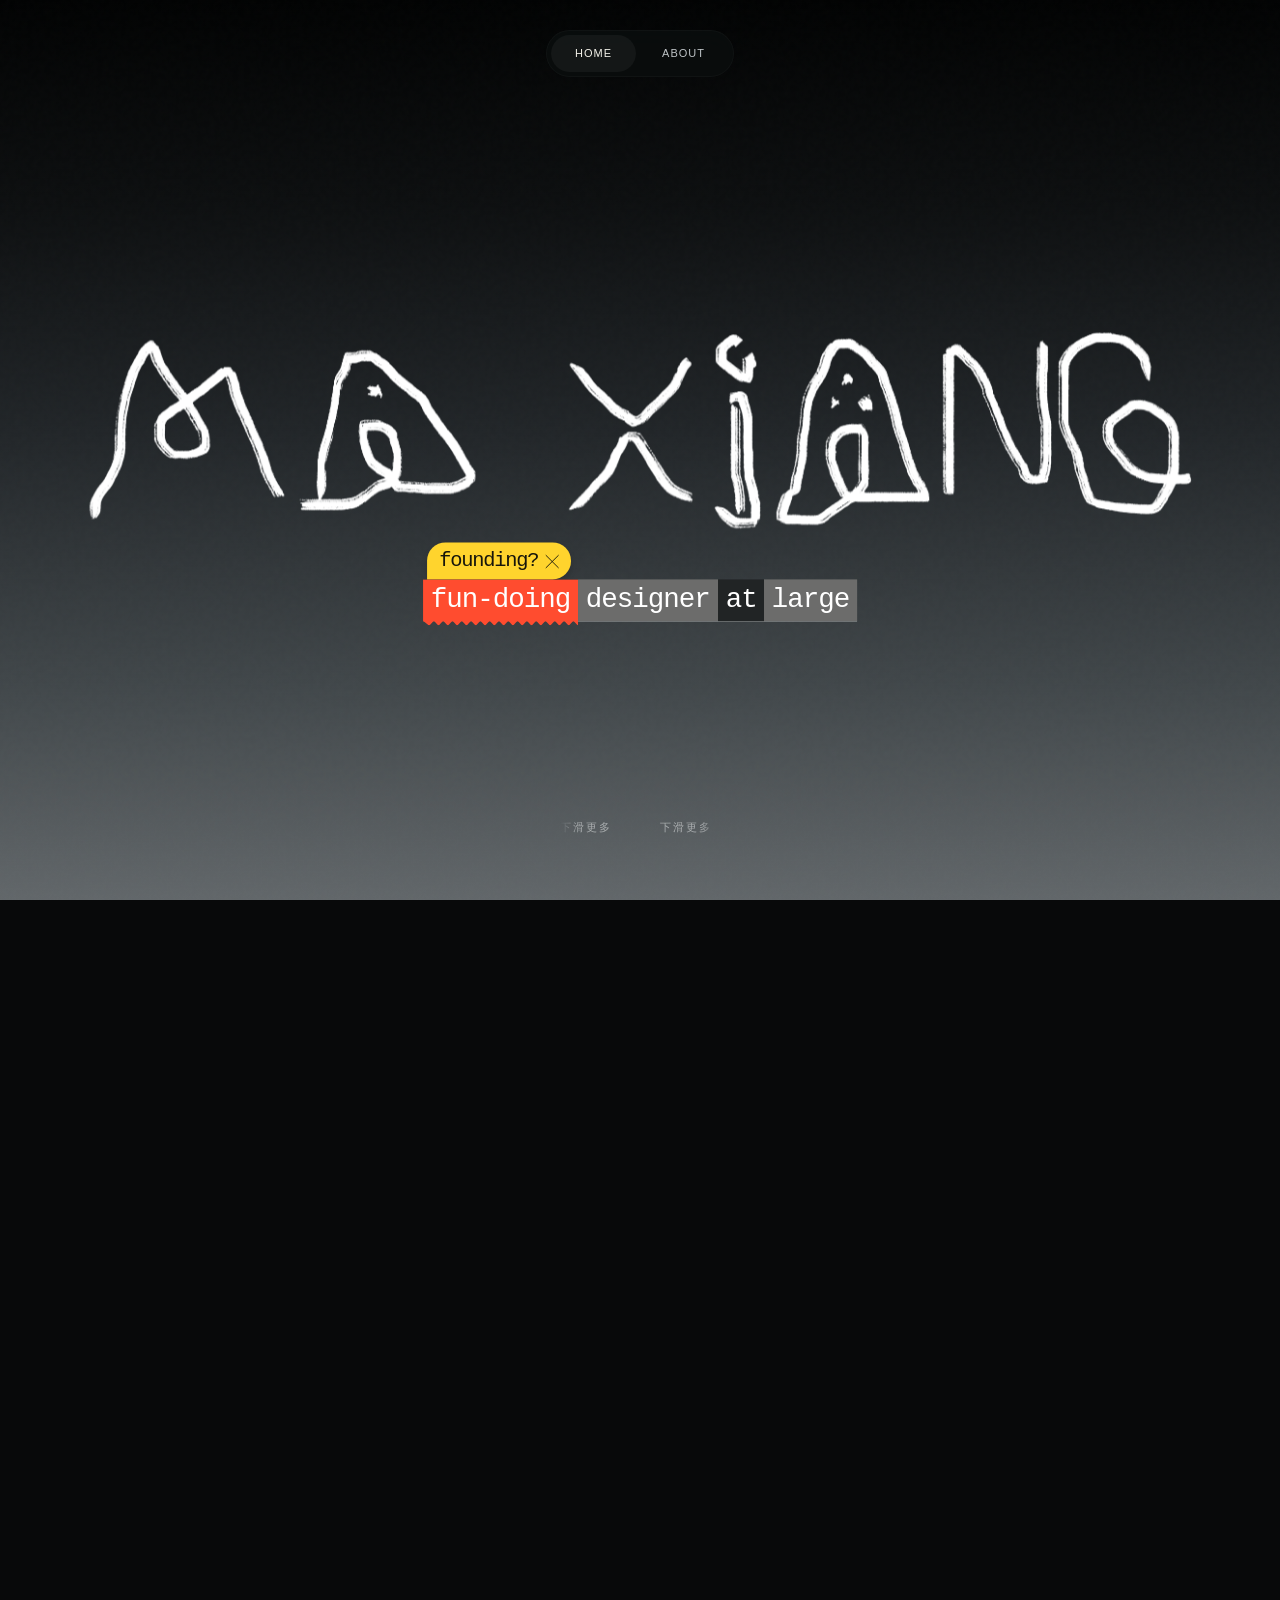
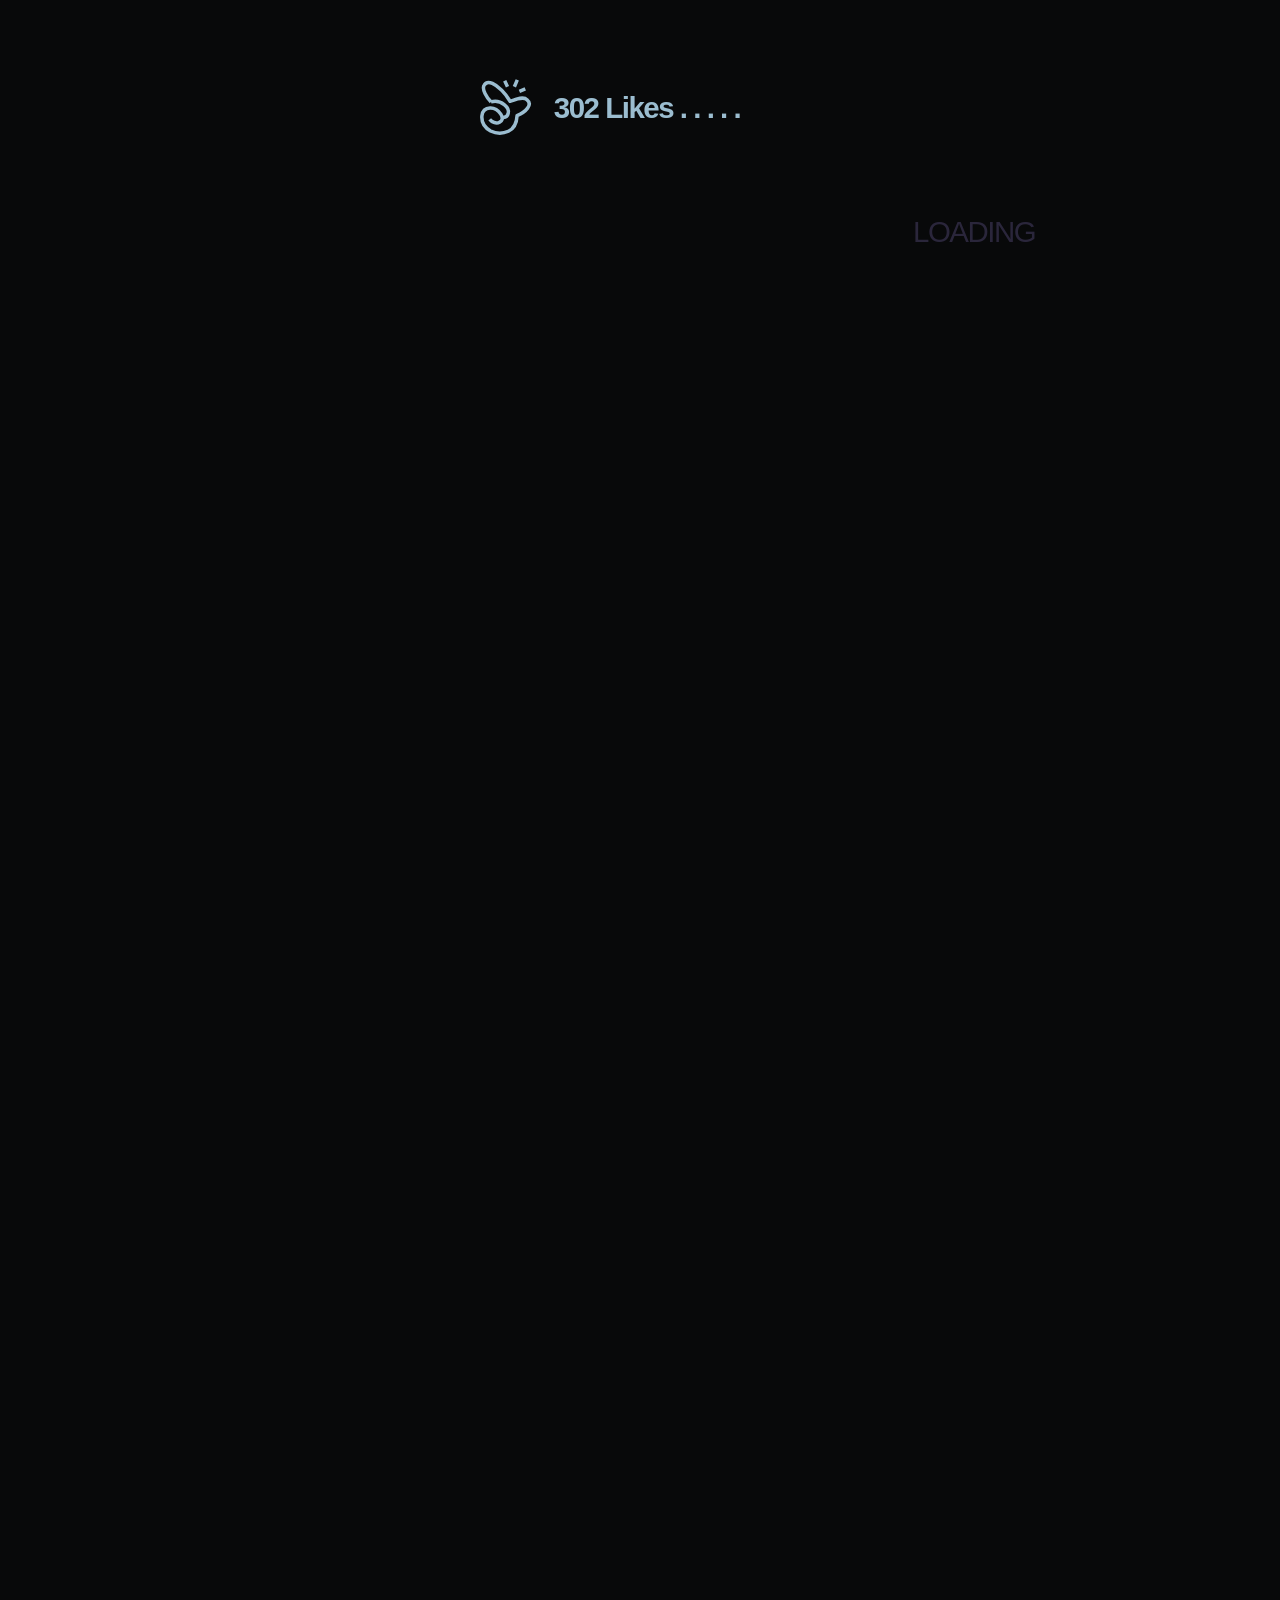
==== index.html @ 544530a7 "Publish MA XIANG portfolio" ====
<!doctype html>
<html lang="zh-CN">
<head>
  <meta charset="UTF-8">
  <meta name="viewport" content="width=device-width,initial-scale=1">
  <meta name="theme-color" content="#08090a">
  <meta name="description" content="MA XIANG — 交互设计与产品设计。">
  <title>MA XIANG — Interaction designer</title>
  <link rel="icon" href="./favicon.svg" type="image/svg+xml">
  <link rel="stylesheet" href="./style.css">
  <script src="./app.js" defer></script>
  <script src="./product.js" defer></script>
  <script src="./apps.js" defer></script>
  <script src="./color-picker.js" defer></script>
  <script src="./background-titles.js" defer></script>
  <script src="./work-directory.js" defer></script>
  <script src="./ending.js" defer></script>
</head>
<body>
  <div class="ending-backdrop" aria-hidden="true"></div>
  <a class="work-brand" href="#home" aria-label="MA XIANG，返回首页" inert aria-hidden="true">
    <svg viewBox="180 1450 4660 940" aria-hidden="true" focusable="false">
      <image href="./assets/ma-xiang-handwritten.png" width="4961" height="3508" class="handwriting" />
    </svg>
  </a>
  <nav class="work-directory" aria-label="作品目录" inert aria-hidden="true">
    <a href="#layout-design"><span class="directory-label">Layout Design</span><span class="directory-range">FIG1--FIG5</span></a>
    <a href="#product-design"><span class="directory-label">Product Design</span><span class="directory-range">FIG6--FIG13</span></a>
    <a href="#mobile-apps"><span class="directory-label">Mobile Apps Dump</span><span class="directory-range">FIG14--FIG19</span></a>
  </nav>
  <header class="header">
      <nav aria-label="主导航">
        <a class="active" href="#home" aria-current="page">HOME</a>
        <a id="about-open" href="./about.html">ABOUT</a>
      </nav>
  </header>
  <main class="hero" id="home">
    <section class="introduction" aria-label="MA XIANG">
      <div class="drawing-stage" id="drawing-stage">
        <h1 class="name">
          <span class="sr-only">MA XIANG</span>
          <svg class="signature" viewBox="180 1450 4660 940" role="img" aria-label="MA XIANG，原创手写字" focusable="false">
            <image href="./assets/ma-xiang-handwritten.png" width="4961" height="3508" class="handwriting" />
          </svg>
        </h1>
        <canvas id="drawing" aria-label="按住鼠标左键拖动，或用手指拖动绘画。按 Escape 清除涂鸦。"></canvas>
        <div class="pencil" id="pencil" aria-hidden="true">
          <svg viewBox="0 0 256 256" fill="currentColor" focusable="false">
            <path fill-rule="evenodd" d="M227.31 73.37 182.63 28.68a16 16 0 0 0-22.63 0L36.69 152.05A15.89 15.89 0 0 0 32 163.31V208a16 16 0 0 0 16 16h44.69A15.88 15.88 0 0 0 104 219.31L227.31 96a16 16 0 0 0 0-22.63ZM92.69 208H48v-44.69l88-88L180.69 120ZM192 108.68 147.31 64l24-24L216 84.68Z"/>
          </svg>
        </div>
      </div>
      <div class="playful-intro" aria-label="fun-doing designer at large">
        <button class="word-bubble" id="word-bubble" aria-label="切换设计关键词">
          <span id="bubble-word">founding?</span>
          <svg viewBox="0 0 20 20" aria-hidden="true" fill="none" stroke="currentColor" stroke-width="1"><path d="m3 3 14 14M17 3 3 17"/></svg>
        </button>
        <p class="role-collage"><span class="role-piece fun-word">fun-doing</span><span class="role-piece designer-word">designer</span><span class="role-piece at-word">at</span><span class="role-piece large-word">large</span></p>
      </div>
    </section>
    <a class="scroll-prompt" href="#layout-design" aria-label="下滑查看版式设计作品">
      <div class="scroll-track" aria-hidden="true">
        <span class="scroll-group"><span>下滑更多</span><span>下滑更多</span><span>下滑更多</span></span>
        <span class="scroll-group"><span>下滑更多</span><span>下滑更多</span><span>下滑更多</span></span>
      </div>
    </a>
  </main>
  <section class="layout-section" id="layout-design" aria-labelledby="layout-title">
    <div class="layout-title">
      <h2 id="layout-title" class="sr-only">Layout Design</h2>
      <div class="liquid-type" aria-hidden="true"></div>
      <svg class="liquid-outline" viewBox="0 0 1200 240" aria-hidden="true"><text x="600" y="176" text-anchor="middle" font-family="Arial, sans-serif" font-size="155" font-weight="400" letter-spacing="-9">Layout Design</text></svg>
      <svg class="layout-black" viewBox="0 0 1200 240" aria-hidden="true">
        <defs><mask id="layout-image-overlap" maskUnits="userSpaceOnUse" x="0" y="0" width="1200" height="240" style="mask-type:alpha"></mask></defs>
        <text mask="url(#layout-image-overlap)" x="600" y="176" text-anchor="middle" font-family="Arial, sans-serif" font-size="155" font-weight="400" letter-spacing="-9">Layout Design</text>
      </svg>
    </div>
    <div class="layout-gallery">
      <figure class="layout-figure figure-1">
        <button class="artwork-open" aria-label="放大查看 FIG1：袋子里的苹果" data-figure="0"><img src="./assets/layout/fig1.png" alt="袋子里的苹果，淡黄色背景的实验性海报版式" width="1800" height="2400" decoding="async"></button>
        <figcaption>FIG1</figcaption>
      </figure>
      <figure class="layout-figure figure-2">
        <button class="artwork-open" aria-label="放大查看 FIG2：马岩松建筑设计信息图" data-figure="1"><img src="./assets/layout/fig2.png" alt="以红色时间线、人物肖像与建筑照片构成的马岩松信息图" width="7200" height="5400" loading="lazy" decoding="async"></button>
        <figcaption>FIG2</figcaption>
      </figure>
      <figure class="layout-figure figure-3">
        <button class="artwork-open" aria-label="放大查看 FIG3：卵" data-figure="2"><img src="./assets/layout/fig3.jpg" alt="以鸡蛋摄影与中英文文字构成的卵主题海报" width="1920" height="2560" loading="lazy" decoding="async"></button>
        <figcaption>FIG3</figcaption>
      </figure>
      <figure class="layout-figure figure-4">
        <button class="artwork-open" aria-label="放大查看 FIG4：云霞空" data-figure="3"><img src="./assets/layout/fig4.jpg" alt="以飞机舷窗与日落摄影构成的云霞空主题海报" width="2471" height="3295" loading="lazy" decoding="async"></button>
        <figcaption>FIG4</figcaption>
      </figure>
      <figure class="layout-figure figure-5">
        <button class="artwork-open clock-poster" aria-label="放大查看 FIG5：HOLD THE LINE" data-figure="4"><img src="./assets/layout/fig5.jpg" alt="以椅子、手套与鞋子摄影构成的留白海报版式" width="1514" height="2019" loading="lazy" decoding="async"><span class="layout-clock" aria-hidden="true"></span></button>
        <figcaption>FIG5</figcaption>
      </figure>
    </div>
  </section>
  <section class="product-section" id="product-design" aria-labelledby="product-title">
      <div class="product-title">
        <h2 id="product-title" class="sr-only">Product Design</h2>
        <div class="liquid-type" aria-hidden="true"></div>
        <svg class="liquid-outline" viewBox="0 0 1200 240" aria-hidden="true"><text x="600" y="176" text-anchor="middle" font-family="Arial, sans-serif" font-size="155" font-weight="400" letter-spacing="-9">Product Design</text></svg>
        <svg class="layout-black" viewBox="0 0 1200 240" aria-hidden="true">
          <defs><mask id="product-image-overlap" maskUnits="userSpaceOnUse" x="0" y="0" width="1200" height="240" style="mask-type:alpha"></mask></defs>
          <text mask="url(#product-image-overlap)" x="600" y="176" text-anchor="middle" font-family="Arial, sans-serif" font-size="155" font-weight="400" letter-spacing="-9">Product Design</text>
        </svg>
      </div>
    <div class="product-scene">
      <div class="product-viewport" role="region" aria-label="产品设计作品，自动循环展示，点击图片放大">
        <div class="product-track">
          <figure class="product-figure"><button class="artwork-open" aria-label="放大查看 FIG6：月球行星扩香器包装展开图"><img src="./assets/product/product-1.png" alt="月球行星扩香器的黑色包装展开设计" width="1334" height="1179" loading="lazy" decoding="async" draggable="false"></button><figcaption>FIG6</figcaption></figure>
          <figure class="product-figure"><button class="artwork-open" aria-label="放大查看 FIG7：月球行星扩香器包装"><img src="./assets/product/product-2.png" alt="月球行星扩香器的黑色包装盒效果图" width="1246" height="1096" loading="lazy" decoding="async" draggable="false"></button><figcaption>FIG7</figcaption></figure>
          <figure class="product-figure"><button class="artwork-open" aria-label="放大查看 FIG8：牙刷设计"><img src="./assets/product/product-3.png" alt="TOOTHBRUSH 牙刷产品设计展示" width="1054" height="1492" loading="lazy" decoding="async" draggable="false"></button><figcaption>FIG8</figcaption></figure>
          <figure class="product-figure"><button class="artwork-open" aria-label="放大查看 FIG9：喷雾瓶设计"><img src="./assets/product/product-4.png" alt="三款浅色喷雾瓶产品造型设计" width="1448" height="1086" loading="lazy" decoding="async" draggable="false"></button><figcaption>FIG9</figcaption></figure>
          <figure class="product-figure"><button class="artwork-open" aria-label="放大查看 FIG10：眼镜结构设计"><img src="./assets/product/product-5.png" alt="灰色眼镜的结构分解与产品效果展示" width="1024" height="1536" loading="lazy" decoding="async" draggable="false"></button><figcaption>FIG10</figcaption></figure>
          <figure class="product-figure"><button class="artwork-open" aria-label="放大查看 FIG11：人因人机分析"><img src="./assets/product/product-6.png" alt="人因人机分析与产品使用研究草图" width="1491" height="1055" loading="lazy" decoding="async" draggable="false"></button><figcaption>FIG11</figcaption></figure>
          <figure class="product-figure"><button class="artwork-open" aria-label="放大查看 FIG12：儿童吸嗅顺气仪"><img src="./assets/product/product-7.png" alt="黄色儿童吸嗅顺气仪的产品设计展板" width="3508" height="4961" loading="lazy" decoding="async" draggable="false"></button><figcaption>FIG12</figcaption></figure>
          <figure class="product-figure"><button class="artwork-open" aria-label="放大查看 FIG13：折风便携无叶风扇"><img src="./assets/product/product-8.png" alt="折风便携无叶风扇的结构和使用场景设计展板" width="1054" height="1492" loading="lazy" decoding="async" draggable="false"></button><figcaption>FIG13</figcaption></figure>
        </div>
      </div>
    </div>
  </section>
  <section class="apps-section" id="mobile-apps" aria-labelledby="apps-title">
    <div class="apps-title">
      <h2 id="apps-title" class="sr-only">Mobile Apps Dump</h2>
      <div class="liquid-type" aria-hidden="true"></div>
      <svg class="liquid-outline" viewBox="0 0 1200 240" aria-hidden="true"><text x="600" y="107" text-anchor="middle" font-family="Arial, sans-serif" font-size="130" letter-spacing="-7">Mobile Apps</text><text x="600" y="225" text-anchor="middle" font-family="Arial, sans-serif" font-size="130" letter-spacing="-7">Dump</text></svg>
      <svg class="layout-black" viewBox="0 0 1200 240" aria-hidden="true">
        <defs><mask id="apps-image-overlap" maskUnits="userSpaceOnUse" x="0" y="0" width="1200" height="240" style="mask-type:alpha"></mask></defs>
        <g mask="url(#apps-image-overlap)"><text x="600" y="107" text-anchor="middle" font-family="Arial, sans-serif" font-size="130" letter-spacing="-7">Mobile Apps</text><text x="600" y="225" text-anchor="middle" font-family="Arial, sans-serif" font-size="130" letter-spacing="-7">Dump</text></g>
      </svg>
    </div>
    <div class="apps-gallery">
      <figure class="apps-figure app-1"><div class="apps-depth"><div class="apps-reveal"><button class="artwork-open" aria-label="放大查看 FIG14：油纸伞应用启动页"><img src="./assets/apps/app-1.png" alt="油纸伞非遗应用启动界面" width="615" height="1272" loading="lazy" decoding="async"></button><figcaption>FIG14</figcaption></div></div></figure>
      <figure class="apps-figure app-2"><div class="apps-depth"><div class="apps-reveal"><button class="artwork-open" aria-label="放大查看 FIG15：油纸伞创意工坊"><img src="./assets/apps/app-2.png" alt="油纸伞应用创意工坊界面" width="613" height="1272" loading="lazy" decoding="async"></button><figcaption>FIG15</figcaption></div></div></figure>
      <figure class="apps-figure app-3"><div class="apps-depth"><div class="apps-reveal"><button class="artwork-open" aria-label="放大查看 FIG16：油纸伞商品列表"><img src="./assets/apps/app-3.png" alt="油纸伞应用商品列表界面" width="613" height="1264" loading="lazy" decoding="async"></button><figcaption>FIG16</figcaption></div></div></figure>
      <figure class="apps-figure app-4"><div class="apps-depth"><div class="apps-reveal"><button class="artwork-open" aria-label="放大查看 FIG17：健身应用个人中心"><img src="./assets/apps/app-4.png" alt="深色健身应用个人中心界面" width="851" height="1848" loading="lazy" decoding="async"></button><figcaption>FIG17</figcaption></div></div></figure>
      <figure class="apps-figure app-5"><div class="apps-depth"><div class="apps-reveal"><button class="artwork-open" aria-label="放大查看 FIG18：健身应用动作库"><img src="./assets/apps/app-5.png" alt="深色健身应用动作库界面" width="851" height="1847" loading="lazy" decoding="async"></button><figcaption>FIG18</figcaption></div></div></figure>
      <figure class="apps-figure app-6"><div class="apps-depth"><div class="apps-reveal"><button class="artwork-open" aria-label="放大查看 FIG19：健身应用首页"><img src="./assets/apps/app-6.png" alt="深色健身应用首页与训练数据界面" width="851" height="1848" loading="lazy" decoding="async"></button><figcaption>FIG19</figcaption></div></div></figure>
      <div class="apps-likes"><svg viewBox="300 310 530 585" aria-hidden="true" fill="none" stroke="currentColor" stroke-width="35" stroke-linejoin="round"><path d="M420 551C382 516 321 421 354 382C390 323 474 384 527 434C557 463 582 497 611 545C662 527 746 492 781 531C840 579 768 652 681 689C677 762 651 819 594 845C527 876 460 864 416 842C361 811 323 764 329 691C335 640 365 613 410 612C459 610 495 639 518 674C546 716 528 747 505 755C470 777 425 748 407 726"/><path d="M420 551C468 537 517 550 552 578C585 604 601 638 592 667C586 695 564 709 539 707"/><path d="M557 341L585 401M683 331L654 400M763 422L704 447"/></svg><span>302 Likes . . . . .  </span></div>
      <button class="apps-accent apps-loading" type="button" aria-label="重播文字填充动效"><span class="apps-loading-base" aria-hidden="true">LOADING</span><span class="apps-loading-fill" aria-hidden="true">LOADING</span></button>
    </div>
  </section>
  <section class="ending-section" id="the-end" aria-labelledby="ending-title">
    <h2 id="ending-title" class="sr-only">THE END</h2>
    <div class="ending-scene" aria-hidden="true">
      <div class="ending-rings">
        <div class="ending-ring ending-ring-1"></div>
        <div class="ending-ring ending-ring-2"></div>
        <div class="ending-ring ending-ring-3"></div>
        <div class="ending-ring ending-ring-5"></div>
      </div>
      <svg class="ending-lettering" viewBox="0 100 736 550" focusable="false">
        <defs>
          <filter id="ending-white-ink" color-interpolation-filters="sRGB">
            <feColorMatrix type="matrix" values="0 0 0 1 0  0 0 0 1 0  0 0 0 1 0  .2126 .7152 .0722 0 0"/>
            <feComponentTransfer><feFuncA type="linear" slope="1.08" intercept="-.025"/></feComponentTransfer>
          </filter>
        </defs>
        <image href="./assets/ending/the-end.jpg" width="736" height="736" filter="url(#ending-white-ink)"/>
      </svg>
    </div>
  </section>
  <dialog id="artwork-dialog" class="artwork-dialog" aria-labelledby="artwork-caption">
    <button class="close-dialog artwork-close" aria-label="关闭作品大图">×</button>
    <div class="artwork-view"><img id="artwork-image" alt=""><p id="artwork-caption"></p></div>
    <button class="artwork-previous" aria-label="上一张作品"><svg viewBox="0 0 24 24" fill="none" stroke="currentColor" stroke-width="1.3"><path d="m15 5-7 7 7 7"/></svg></button>
    <button class="artwork-next" aria-label="下一张作品"><svg viewBox="0 0 24 24" fill="none" stroke="currentColor" stroke-width="1.3"><path d="m9 5 7 7-7 7"/></svg></button>
  </dialog>
  <dialog id="about-dialog" aria-labelledby="about-title">
    <button class="close-dialog" aria-label="关闭">×</button>
    <h2 id="about-title">MA XIANG</h2>
    <p>我是一名关注交互体验的产品设计学生，喜欢从日常使用中的小困惑出发，探索更清晰、自然的交互方式。</p>
    <p>正在寻找设计实习机会，期待与不同背景的人一起把想法变成体验。</p>
  </dialog>
  <span class="sr-only" role="status" id="status"></span>
  <div class="scene-veil" id="scene-veil" aria-hidden="true"></div>
  <svg class="filter-definitions" aria-hidden="true" width="0" height="0">
    <defs>
      <filter id="clock-white-lines" color-interpolation-filters="sRGB"><feColorMatrix type="matrix" values="0 0 0 1 0  0 0 0 1 0  0 0 0 1 0  -.2126 -.7152 -.0722 1 0"/><feComponentTransfer><feFuncA type="linear" slope="1.8" intercept="-.14"/></feComponentTransfer></filter>
      <filter id="layout-refraction" x="-10%" y="-10%" width="120%" height="120%" color-interpolation-filters="sRGB">
        <feTurbulence type="fractalNoise" baseFrequency="0.012 0.018" numOctaves="2" seed="8" result="ripples"/>
        <feGaussianBlur in="ripples" stdDeviation="2" result="smooth-ripples"/>
        <feDisplacementMap in="SourceGraphic" in2="smooth-ripples" scale="20" xChannelSelector="R" yChannelSelector="G"/>
      </filter>
    </defs>
  </svg>
</body>
</html>
---- style.css ----
:root {
  color-scheme: dark;
  --paper: #f3f1e9;
  --scene-background: linear-gradient(180deg, #020303 0%, #0d0f10 22%, #222629 48%, #41474a 76%, #62676a 100%);
  font-family: "Helvetica Neue", Arial, "PingFang SC", "Microsoft YaHei", sans-serif;
  font-synthesis: none;
}
* { box-sizing: border-box; }
html { background: #08090a; scroll-behavior: smooth; }
body { margin: 0; color: var(--paper); }
body::before { content: ""; position: fixed; inset: 0; z-index: -1; pointer-events: none; background: var(--scene-background); }
button, a { -webkit-tap-highlight-color: transparent; }
button { font: inherit; color: inherit; cursor: pointer; border: 0; }
a { color: inherit; text-decoration: none; }
button:focus-visible, a:focus-visible { outline: 2px solid #d6ed8d; outline-offset: 5px; }
.hero {
  height: 100svh;
  min-height: 360px;
  position: sticky;
  top: 0;
  z-index: 0;
  overflow: hidden;
  background: transparent;
}
body::after {
  content: "";
  position: fixed;
  z-index: -1;
  inset: 0;
  pointer-events: none;
  opacity: .025;
  background-image: url("data:image/svg+xml,%3Csvg viewBox='0 0 180 180' xmlns='http://www.w3.org/2000/svg'%3E%3Cfilter id='n'%3E%3CfeTurbulence type='fractalNoise' baseFrequency='.85' numOctaves='3' stitchTiles='stitch'/%3E%3C/filter%3E%3Cpath filter='url(%23n)' opacity='.7' d='M0 0h180v180H0z'/%3E%3C/svg%3E");
}
.header { position: fixed; top: 30px; left: 0; right: 0; display: flex; justify-content: center; z-index: 10; }
.header nav { display: flex; gap: 2px; padding: 4px; background: #0b0e0fc9; backdrop-filter: blur(12px); -webkit-backdrop-filter: blur(12px); border: 1px solid #ffffff07; border-radius: 50px; }
.header nav a, .header nav button {
  display: block;
  border-radius: 30px;
  padding: 12px 24px;
  background: none;
  font-size: 11px;
  line-height: 1.2;
  font-weight: 500;
  letter-spacing: 1px;
  color: #bfc4c7;
}
.header nav .active { background: #ffffff0b; color: var(--paper); }
.header nav button:hover, .header nav a:hover { background: #ffffff12; color: white; }
.introduction { position: absolute; width: 100%; top: 48%; transform: translateY(-50%); }
.drawing-stage { position: relative; width: min(88%, 1320px); margin: auto; isolation: isolate; touch-action: none; cursor: none; }
.name { margin: 0; padding: 24px 0; font-size: 0; user-select: none; }
.signature { display: block; width: 100%; height: auto; overflow: hidden; animation: signature-in 1s cubic-bezier(.2,.7,.2,1) both; }
/* Preserve the original transparent PNG and brushwork; recolor for the dark background. */
.handwriting { filter: brightness(0) invert(1); }
.drawing-stage canvas { position: absolute; inset: 0; width: 100%; height: 100%; z-index: 2; touch-action: none; }
.pencil { display: none; position: absolute; z-index: 4; width: 24px; height: 24px; color: #fff; pointer-events: none; transform: translate(0,-24px); }
.pencil svg { width: 100%; height: 100%; }
.playful-intro {
  position: absolute;
  top: calc(100% + 10px);
  left: 50%;
  transform: translateX(-50%);
  width: max-content;
  font-family: Consolas, Menlo, "Liberation Mono", monospace;
  font-size: clamp(16px, 2.15vw, 30px);
  line-height: 1.35;
  z-index: 3;
}
.role-collage { display: flex; margin: 0; color: #fff; letter-spacing: -1px; white-space: nowrap; }
.role-piece { display: block; padding: .06em .28em .13em; animation: collage-in .75s cubic-bezier(.16,1,.3,1) both; }
.fun-word { position: relative; background: #ff4c2f; animation-delay: .35s; }
.fun-word::after { content: ""; position: absolute; left: 0; right: 0; top: calc(100% - 1px); height: 5px; background: #ff4c2f; clip-path: polygon(0 0,100% 0,100% 100%,97% 0,94% 100%,91% 0,88% 100%,85% 0,82% 100%,79% 0,76% 100%,73% 0,70% 100%,67% 0,64% 100%,61% 0,58% 100%,55% 0,52% 100%,49% 0,46% 100%,43% 0,40% 100%,37% 0,34% 100%,31% 0,28% 100%,25% 0,22% 100%,19% 0,16% 100%,13% 0,10% 100%,7% 0,4% 100%,0 0); }
.designer-word { background: #6c6c6b; animation-delay: .43s; }
.at-word { background: #212425; animation-delay: .51s; }
.large-word { background: #6c6c6b; animation-delay: .59s; }
.word-bubble { display: flex; align-items: center; gap: .25em; position: absolute; left: 4px; bottom: 100%; padding: .25em .48em .22em .6em; border-radius: 24px 24px 24px 0; background: #ffd42d; color: #17160b; font: inherit; font-size: .74em; letter-spacing: -.06em; white-space: nowrap; box-shadow: 0 4px 6px #0002; transform-origin: 15% 100%; animation: bubble-in .65s .85s cubic-bezier(.2,1.6,.4,1) both, bubble-colors 1s steps(1, end) infinite; }
.word-bubble svg { width: .9em; height: .9em; flex-shrink: 0; transition: transform .25s; }
.word-bubble:active, .word-bubble.is-clicked { background: #b79aff !important; }
.word-bubble:hover svg { transform: rotate(90deg); }
.scroll-prompt { position: absolute; bottom: max(7%, 25px); left: 50%; transform: translateX(-50%); width: 160px; overflow: hidden; color: #d4d7d8; opacity: .65; mask-image: linear-gradient(90deg,transparent,#000 12%,#000 88%,transparent); -webkit-mask-image: linear-gradient(90deg,transparent,#000 12%,#000 88%,transparent); }
.scroll-track { display: flex; width: max-content; animation: scroll-words 12s linear infinite; }
.scroll-group { display: flex; flex-shrink: 0; }
.scroll-group > span { display: block; width: 100px; flex-shrink: 0; font-size: 11px; line-height: 20px; letter-spacing: 2px; }
.scroll-prompt:hover .scroll-track { animation-play-state: paused; }
.layout-section { position: relative; isolation: isolate; z-index: 2; padding: 60px 0 120px; scroll-margin-top: 0; }
.layout-title { position: sticky; top: calc(50svh - min(8.8vw, 110px)); width: min(88%, 1100px); height: min(17.6vw, 220px); margin: 0 auto calc(-1 * min(17.6vw, 220px)); z-index: 4; pointer-events: none; opacity: 0; }
.liquid-type { position: absolute; inset: 0; background: linear-gradient(165deg, #ffffff80 0%, #e0e9ed20 37%, #b8cadb60 65%, #ffffff75 100%); -webkit-backdrop-filter: blur(7px) saturate(1.65) contrast(1.08); backdrop-filter: blur(7px) saturate(1.65) contrast(1.08); -webkit-mask: url('./assets/layout-text-mask.svg') center / 100% 100% no-repeat; mask: url('./assets/layout-text-mask.svg') center / 100% 100% no-repeat; }
.liquid-outline { position: absolute; inset: 0; width: 100%; height: 100%; fill: none; stroke: #ffffff70; stroke-width: .65; }
.layout-black { position: absolute; inset: 0; width: 100%; height: 100%; fill: #000; stroke: #000; stroke-width: .65; }
.scene-veil { display: none; position: fixed; inset: 0; z-index: 9; pointer-events: none; background: #1118200a; backdrop-filter: blur(0px); -webkit-backdrop-filter: blur(0px); opacity: 0; }
.filter-definitions { position: absolute; pointer-events: none; }
@supports (backdrop-filter: url('#layout-refraction')) {
  .liquid-type { backdrop-filter: url('#layout-refraction') blur(3px) saturate(1.65) contrast(1.08); }
}
.layout-gallery { display: grid; grid-template-columns: repeat(12, minmax(0, 1fr)); gap: 44px 20px; width: min(90%, 1200px); margin: auto; padding: 0 0 30px; position: relative; }
.layout-figure { margin: 0; min-width: 0; position: relative; }
.artwork-depth { transform: translate3d(0, var(--depth-y, 0px), 0); }
.artwork-reveal { opacity: 1; }
.artwork-reveal.is-reveal-pending { opacity: 0; transform: translate3d(0, 16px, 0); }
.figure-1 { grid-column: 2 / span 4; grid-row: 1; margin-top: 5vh; }
.figure-2 { grid-column: 7 / span 6; grid-row: 1; margin-top: 18vh; }
.figure-3 { grid-column: 1 / span 5; grid-row: 2; }
.figure-4 { grid-column: 8 / span 4; grid-row: 2; margin-top: 10vh; }
.figure-5 { grid-column: 4 / span 5; grid-row: 3; margin-top: 0; }
.artwork-open { display: block; width: 100%; padding: 0; margin: 0; background: transparent; cursor: zoom-in; }
.artwork-open img { display: block; width: 100%; height: auto; border-radius: 2px; }
.clock-poster { position: relative; isolation: isolate; }
.clock-poster > img { position: relative; z-index: 1; }
/* Turn the source's dark ink into white alpha; the pale dial becomes transparent. */
.layout-clock { position: absolute; left: 100%; top: -2%; width: 48%; aspect-ratio: 1; transform: translate(-10%, -50%); z-index: 0; border-radius: 50%; background: url('./assets/layout/playful-clock.jpg') 50% 36% / 125.1% 111.4% no-repeat; filter: url('#clock-white-lines'); pointer-events: none; }
@media (max-width: 700px) { .layout-clock { width: 36%; transform: translate(-30%, -50%); } }
.layout-figure figcaption { padding: 20px 0 0; color: #d5dadd; font-family: Consolas, Menlo, monospace; font-size: 11px; line-height: 1.5; letter-spacing: .8px; }
.figure-2 figcaption, .figure-4 figcaption { text-align: right; }
.product-section { position: relative; isolation: isolate; z-index: 2; padding-bottom: 20svh; }
.product-scene { position: sticky; top: 0; height: 100svh; min-height: 480px; display: flex; align-items: center; overflow: hidden; opacity: 0; }
.product-title { position: fixed; top: 50%; left: 50%; transform: translate(-50%, -50%); width: min(88%, 1100px); height: min(17.6vw, 220px); z-index: 4; pointer-events: none; opacity: 0; }
.product-title .liquid-type { -webkit-mask-image: url('./assets/product-text-mask.svg'); mask-image: url('./assets/product-text-mask.svg'); }
.product-viewport { width: 100%; overflow: clip; touch-action: pan-y pinch-zoom; }
.product-viewport::-webkit-scrollbar { display: none; }
.product-viewport:focus-visible { outline: 1px solid #ffffff80; outline-offset: -3px; }
.product-track { display: flex; align-items: flex-start; width: max-content; gap: 22px; padding: 14px max(5vw, 24px) 28px; will-change: transform; }
.product-figure { flex: none; width: max-content; margin: 0; }
.product-figure .artwork-open { cursor: pointer; }
.product-figure img { display: block; width: auto; height: clamp(260px, 39svh, 410px); max-width: none; border-radius: 10px; user-select: none; -webkit-user-drag: none; }
.product-figure figcaption { margin-top: 18px; color: #d5dadd; font: 11px/1.5 Consolas, Menlo, monospace; letter-spacing: .8px; }
.artwork-dialog { position: fixed; inset: 0; margin: auto; width: 100vw; height: 100svh; max-width: none; max-height: none; padding: 40px 70px; border: 0; border-radius: 0; background: #0d0f10ed; overflow: hidden; }
.artwork-dialog::backdrop { background: #000b; backdrop-filter: blur(20px); }
.artwork-view { display: flex; height: 100%; flex-direction: column; align-items: center; justify-content: center; gap: 14px; }
.artwork-view img { display: block; max-width: 100%; max-height: calc(100% - 40px); width: auto; height: auto; object-fit: contain; }
.artwork-view p { margin: 0; font: 11px/1.5 Consolas, Menlo, monospace; letter-spacing: 1px; color: #e0e4e7; }
.artwork-close { z-index: 1; top: 18px; right: 24px; padding: 6px 10px; }
.artwork-previous, .artwork-next { position: absolute; top: 50%; transform: translateY(-50%); width: 42px; height: 52px; padding: 9px; background: #ffffff0a; border-radius: 50px; }
.artwork-previous { left: 14px; }.artwork-next { right: 14px; }
.artwork-previous svg, .artwork-next svg { display: block; width: 100%; height: 100%; }
.artwork-previous:hover, .artwork-next:hover { background: #ffffff20; }
.apps-section { position: relative; isolation: isolate; z-index: 2; padding: 9svh 0 24px; }
.apps-title { position: fixed; top: 50%; left: 50%; transform: translate(-50%, -50%); width: min(92%, 1100px); height: min(18.4vw, 220px); z-index: 4; opacity: 0; pointer-events: none; }
.apps-title .liquid-type { -webkit-mask-image: url('./assets/apps-text-mask.svg'); mask-image: url('./assets/apps-text-mask.svg'); }
.apps-gallery { position: relative; width: min(90%, 1200px); margin: auto; display: grid; grid-template-columns: repeat(24, minmax(0, 1fr)); gap: 7svh 12px; align-items: start; }
.apps-figure { margin: 0; min-width: 0; }
.apps-figure img { border-radius: 0; }
.apps-figure figcaption { padding-top: 18px; font: 11px/1.5 Consolas, Menlo, monospace; letter-spacing: .8px; color: #d5dadd; }
.apps-depth { transform: translate3d(0, var(--apps-depth, 0px), 0); }
.apps-reveal { opacity: 0; transform: translate3d(0, 16px, 0); }
.apps-accent { position: absolute; z-index: 2; transform: translate(-50%, -50%); padding: 0; border: 0; background: transparent; touch-action: manipulation; }
.apps-accent:focus-visible { outline: 1px solid #e8deff; outline-offset: 9px; border-radius: 4px; }
.apps-likes { position: absolute; z-index: 2; display: flex; align-items: center; gap: .75em; transform: translateY(-50%); color: #9bbdd0; font: 600 clamp(24px, 2.3vw, 36px)/1 Arial, sans-serif; letter-spacing: -.05em; white-space: nowrap; pointer-events: none; }
.apps-likes svg { display: block; width: 1.8em; height: 2em; flex: none; }
.apps-loading { color: #b39aff; font: 500 clamp(28px, 2.3vw, 40px)/1 Arial, sans-serif; letter-spacing: -1.5px; white-space: nowrap; }
.apps-loading-base { display: block; opacity: .2; }
.apps-loading-fill { position: absolute; inset: 0; clip-path: inset(0 100% 0 0); }
.app-5 .apps-reveal { position: relative; }
.apps-picker { position: absolute; top: -30px; left: -46px; width: 140px; aspect-ratio: 1; border-radius: 50%; isolation: isolate; z-index: 3; background: conic-gradient(#ff3333, #ffff33, #33ff33, #33ffff, #3333ff, #ff33ff, #ff3333); box-shadow: 0 4px 24px #0004; touch-action: pan-y pinch-zoom; }
.apps-picker::before { content: ''; position: absolute; inset: 1.5px; z-index: 1; border-radius: inherit; background: #11181a; pointer-events: none; }
.apps-picker::after { content: ''; position: absolute; inset: 0; z-index: 0; border-radius: inherit; background: var(--picker-color, transparent); opacity: 0; transform: scale(.98); transition: opacity 200ms, transform 350ms cubic-bezier(.2,.8,.2,1.2); pointer-events: none; }
.apps-picker.is-selected::after { opacity: 1; transform: scale(1.04); box-shadow: 0 0 20px color-mix(in srgb, var(--picker-color) 25%, transparent); }
.apps-color-dot { position: absolute; z-index: 2; left: 50%; top: 50%; translate: -50% -50%; width: 22.857%; aspect-ratio: 1; padding: 0; border-radius: 50%; background: var(--dot-color); transition: scale 130ms cubic-bezier(.2,.8,.2,1.2); }
.apps-color-dot:hover { scale: 1.5; z-index: 4; box-shadow: 0 0 0 1px #ffffff80, 0 0 16px var(--dot-color); }
.apps-color-dot:active { scale: 1.2; }
.apps-color-dot[aria-pressed="true"] { outline: 2px solid #ffffffb0; outline-offset: 1px; }
.apps-color-dot:focus-visible { outline: 2px solid #fff; outline-offset: 3px; z-index: 5; }
@media (max-width: 700px) {
  .apps-likes { font-size: clamp(14px, 4.2vw, 18px); }
  .apps-loading { font-size: clamp(13px, 3.9vw, 20px); letter-spacing: -.6px; }
}
@media (max-width: 900px) {
  .apps-picker { --picker-size: clamp(64px, 10vw, 84px); width: var(--picker-size); left: calc(var(--picker-size) * -.5); top: calc(var(--picker-size) * -.5); }
}
@media (prefers-reduced-motion: reduce) { .apps-loading-fill { clip-path: inset(0); } }
.app-1 { grid-column: 2 / span 6; grid-row: 1; margin-top: 22svh; }
.app-2 { grid-column: 10 / span 5; grid-row: 1; }
.app-3 { grid-column: 18 / span 6; grid-row: 1; margin-top: 9svh; }
.app-4 { grid-column: 1 / span 5; grid-row: 2; }
.app-5 { grid-column: 9 / span 7; grid-row: 2; margin-top: 7svh; }
.app-6 { grid-column: 19 / span 5; grid-row: 2; margin-top: -12svh; }
@media (max-width: 700px) {
  .apps-section { padding-top: 8svh; padding-bottom: 20px; }
  .apps-title { width: 100%; height: 20vw; }
  .apps-gallery { width: 92%; grid-template-columns: repeat(12, minmax(0, 1fr)); gap: 36px 10px; }
  .app-1 { grid-column: 1 / span 6; grid-row: 1; margin-top: 13svh; }
  .app-2 { grid-column: 8 / span 5; grid-row: 1; margin-top: 0; }
  .app-3 { grid-column: 2 / span 7; grid-row: 2; margin-top: 0; }
  .app-4 { grid-column: 1 / span 5; grid-row: 3; margin-top: 0; }
  .app-5 { grid-column: 7 / span 6; grid-row: 3; margin-top: 12svh; }
  .app-6 { grid-column: 5 / span 7; grid-row: 4; margin-top: 0; }
  .apps-figure figcaption { font-size: 10px; padding-top: 12px; }
}
@media (prefers-reduced-motion: reduce) { .apps-depth { transform: none; } .apps-reveal { opacity: 1; transform: none; } }
@keyframes collage-in { from { opacity: 0; transform: translateY(12px) rotate(-3deg); } to { opacity: 1; transform: none; } }
@keyframes bubble-in { from { opacity: 0; transform: translate(-10px, 6px) scale(.75) rotate(-5deg); } to { opacity: 1; transform: none; } }
@keyframes bubble-colors { 0%, 100% { background-color: #ffd42d; } 50% { background-color: #ffb928; } }
@keyframes scroll-words { to { transform: translateX(-50%); } }
dialog { color: var(--paper); background: #202426; border: 1px solid #ffffff25; max-width: 540px; width: calc(100% - 40px); padding: 50px; border-radius: 5px; box-shadow: 0 20px 100px #0007; }
dialog::backdrop { background: #0008; backdrop-filter: blur(14px); }
.close-dialog { position: absolute; right: 20px; top: 14px; background: none; font-size: 28px; color: #bec2c3; }
dialog h2 { font-size: 22px; font-weight: 400; letter-spacing: 1px; margin: 0 0 25px; }
dialog p { font-size: 14px; color: #c1c6c8; line-height: 2; }
.sr-only { position: absolute; width: 1px; height: 1px; overflow: hidden; clip-path: inset(50%); white-space: nowrap; }
@keyframes signature-in { from { opacity: 0; transform: translateY(12px); } to { opacity: 1; transform: translateY(0); } }
@media (max-width: 700px) {
  .header { top: 24px; }
  .header nav a, .header nav button { padding: 12px 19px; font-size: 10px; }
  .drawing-stage { width: 94%; }
  .name { padding: 35px 0; }
  .playful-intro { top: calc(100% + 15px); font-size: clamp(14px, 5vw, 22px); }
  .role-collage { letter-spacing: -.6px; }
  .word-bubble { font-size: .85em; }
  .scroll-prompt { bottom: max(7%, 25px); }
  .layout-section { padding: 45px 0 60px; }
  .layout-gallery { width: 90%; gap: 32px 12px; grid-template-columns: repeat(6, minmax(0, 1fr)); }
  .figure-1 { grid-column: 1 / span 4; grid-row: 1; margin-top: 2vh; }
  .figure-2 { grid-column: 2 / span 5; grid-row: 2; margin-top: 0; }
  .figure-3 { grid-column: 1 / span 4; grid-row: 3; }
  .figure-4 { grid-column: 3 / span 4; grid-row: 4; margin-top: 0; }
  .figure-5 { grid-column: 1 / span 5; grid-row: 5; margin-top: 0; }
  .layout-title { width: 96%; height: 19.2vw; top: calc(50svh - 9.6vw); margin-bottom: -19.2vw; }
  .layout-figure figcaption { font-size: 10px; padding-top: 12px; }
  .product-title { width: 96%; height: 19.2vw; }
  .product-track { gap: 14px; padding-inline: 24px; }
  .product-figure img { height: clamp(260px, 43svh, 390px); border-radius: 7px; }
  .product-figure figcaption { font-size: 10px; }
  .artwork-dialog { padding: 64px 36px; }
  .artwork-previous, .artwork-next { width: 30px; padding: 5px; }
  .artwork-previous { left: 2px; }.artwork-next { right: 2px; }
  dialog { padding: 42px 28px; }
}
@media (max-height: 500px) and (min-width: 701px) {
  .drawing-stage { width: min(65%, 800px); }
  .introduction { top: 43%; }
  .playful-intro { top: 100%; font-size: 18px; }
  .scroll-prompt { bottom: 18px; }
}
@media (prefers-reduced-motion: reduce) { html { scroll-behavior: auto; } .artwork-depth { transform: none; } .artwork-reveal.is-reveal-pending { opacity: 1; transform: none; filter: none; } *, *::before, *::after { animation: none !important; transition: none !important; } }
.work-directory { position: fixed; left: max(18px, env(safe-area-inset-left)); bottom: max(18px, env(safe-area-inset-bottom)); z-index: 8; display: grid; gap: 3px; padding: 10px; background: transparent; opacity: 0; transform: translateX(-28px); pointer-events: none; }
.work-directory a { display: grid; grid-template-columns: 8.75em 6.9em; align-items: center; height: 30px; column-gap: 8px; padding: 4px 0; color: #b9bec1; font: 400 11px/1.5 Arial, sans-serif; text-decoration: none; text-align: left; white-space: nowrap; transition: color 300ms, font-size 350ms cubic-bezier(.4,0,.2,1); }
/* Bound randomized glyphs to their own column so hover never pushes into FIG. */
.work-directory a { pointer-events: auto; }
.work-directory a > span { display: block; min-width: 0; overflow: hidden; filter: drop-shadow(0 1px 1px #000c) drop-shadow(0 2px 5px #0008); }
/* The title's translucent silver-blue fill and fine glass edge, scaled for small type. */
@supports (background-clip: text) or (-webkit-background-clip: text) {
  .work-directory a > span {
    background: linear-gradient(165deg, #ffffff80 0%, #e0e9ed20 37%, #b8cadb60 65%, #ffffff75 100%);
    background-clip: text;
    -webkit-background-clip: text;
    color: transparent;
    -webkit-text-fill-color: transparent;
    -webkit-text-stroke: .3px #ffffff70;
  }
  .work-directory a[aria-current] > span { -webkit-text-stroke-color: #ffffffa0; }
}
.work-directory a[aria-current] { color: #fff; font-size: 14px; }
.work-directory a:focus-visible { outline: 1px solid #b9bec1; outline-offset: 4px; }
.work-brand { position: fixed; top: 40px; left: max(28px, env(safe-area-inset-left)); z-index: 11; width: clamp(120px, 11vw, 160px); padding: 4px 0; opacity: 0; filter: drop-shadow(0 2px 5px #0008); }
.work-brand svg { display: block; width: 100%; height: auto; }
.ending-section { position: relative; z-index: 3; height: 100svh; isolation: isolate; overflow: hidden; }
.ending-backdrop { position: fixed; inset: 0; z-index: 1; background: radial-gradient(ellipse at 50% 55%, #420706 0%, #210202 55%, #0d0101 100%); opacity: 0; pointer-events: none; }
.ending-scene { position: absolute; inset: 0; opacity: 0; }
.ending-ring-layer { position: absolute; inset: 0; overflow: hidden; pointer-events: none; opacity: 0; }
.ending-rings { position: absolute; width: max(110vw, 120svh); aspect-ratio: 1; top: var(--ring-center-y, 51%); left: 50%; transform: translate(-50%, -50%); pointer-events: none; }
.ending-ring { position: absolute; top: 50%; left: 50%; aspect-ratio: 1; border-radius: 50%; background: radial-gradient(circle, #8c0e0a 0%, #85110f 41%, #731414 58%, #350606 80%, #100101 100%); box-shadow: inset 0 12px 40px #0008, 0 18px 55px #000b; opacity: 0; }
.ending-ring-1 { width: 100%; background: radial-gradient(circle closest-side, #8c0e0a 0%, #731010 45%, #420606 66%, #210202 82%, #0d0101 100%); box-shadow: none; }
.ending-ring-2 { width: 72.73%; }
.ending-ring-3 { width: 54.55%; }
.ending-ring-5 { width: 26.36%; background: #000; }
.ending-lettering { position: absolute; top: 51%; left: 50%; width: min(40vw, 560px, 70svh); height: auto; overflow: visible; opacity: 0; pointer-events: none; }
.about-page { --about-ink: #030303; background: var(--about-ink); }
.about-page::before, .about-page::after { display: none; }
.about-journey { min-height: calc(100svh + 72px); }
.about-photo-wall { position: fixed; inset: 0; z-index: 0; overflow: hidden; background: #fff; }
.about-photo-wall img { display: block; width: 100%; height: auto; min-height: 100svh; object-fit: cover; object-position: center top; }
.about-black-veil { position: fixed; inset: 0; z-index: 1; background: var(--about-ink); opacity: 1; pointer-events: none; }
.about-figure { position: fixed; top: 50%; left: 50%; z-index: 12; width: clamp(180px, 20vw, 280px); max-width: 54vw; margin: 0; transform: translate(-50%, -50%); pointer-events: none; }
.about-trail-layer { position: fixed; inset: 0; z-index: 4; overflow: hidden; pointer-events: none; }
.about-trail-photo { position: absolute; margin: 0; transform: translate(-50%, -50%); pointer-events: none; }
.about-trail-photo img { display: block; width: 100%; height: 100%; object-fit: contain; border-radius: 2px; box-shadow: 0 12px 34px #0005; }
.about-page { overscroll-behavior: none; }
.about-figure svg { display: block; width: 100%; height: auto; max-height: 58svh; }
.about-scroll-prompt { position: fixed; z-index: 3; }
.about-scroll-target { position: absolute; top: 120px; width: 1px; height: 1px; }
.about-brand { opacity: 1; }
.about-intro-backdrop { position: fixed; inset: 0; z-index: 5; background: var(--scene-background); pointer-events: none; opacity: 0; }
.about-introduction { position: relative; z-index: 6; min-height: 100svh; color: #f3f1e9; font-family: "PingFang SC", "PingFang TC", "Microsoft YaHei", sans-serif; }
.about-intro-stage { position: relative; min-height: 100svh; padding: 140px 7vw 40svh; }
.about-intro-copy { width: min(100%, 920px); margin: 0 auto; font-size: clamp(17px, 2vw, 30px); font-weight: 400; line-height: 1.85; letter-spacing: .015em; }
.about-intro-copy p { margin: 0 0 1em; white-space: pre-wrap; overflow-wrap: anywhere; }
.about-intro-copy p:last-child { margin-bottom: 0; }
.about-reveal-word { display: inline-block; vertical-align: baseline; }
.about-word-ink { display: inline-block; opacity: 0; transform: translateY(-1.3em) rotate(-2deg); }
.about-reveal-word.is-revealed .about-word-ink { animation: about-word-drop 760ms cubic-bezier(.22,.65,.3,1) var(--drop-delay, 0ms) both; }
@keyframes about-word-drop {
  0% { opacity: 0; transform: translateY(-1.3em) rotate(-2deg); }
  68% { opacity: 1; transform: translateY(.09em) rotate(.5deg); }
  100% { opacity: 1; transform: translateY(0) rotate(0); }
}
@media (max-width: 700px) {
  .about-intro-stage { padding: 132px 7vw 40svh; }
  .about-intro-copy { font-size: clamp(16px, 4.25vw, 19px); line-height: 1.85; }
}
@media (prefers-reduced-motion: reduce) {
  .about-word-ink, .about-reveal-word.is-revealed .about-word-ink { animation: none; opacity: 1; transform: none; }
}
@media (max-width: 700px) { .ending-lettering { width: min(72vw, 55svh); } }
@media (max-width: 700px) {
  .work-brand { top: 82px; left: max(16px, env(safe-area-inset-left)); width: 104px; }
  .work-directory { left: max(8px, env(safe-area-inset-left)); bottom: max(8px, env(safe-area-inset-bottom)); padding: 8px; gap: 2px; }
  .work-directory a { font-size: 10px; height: 28px; column-gap: 6px; }
  .work-directory a[aria-current] { font-size: 12px; }
}
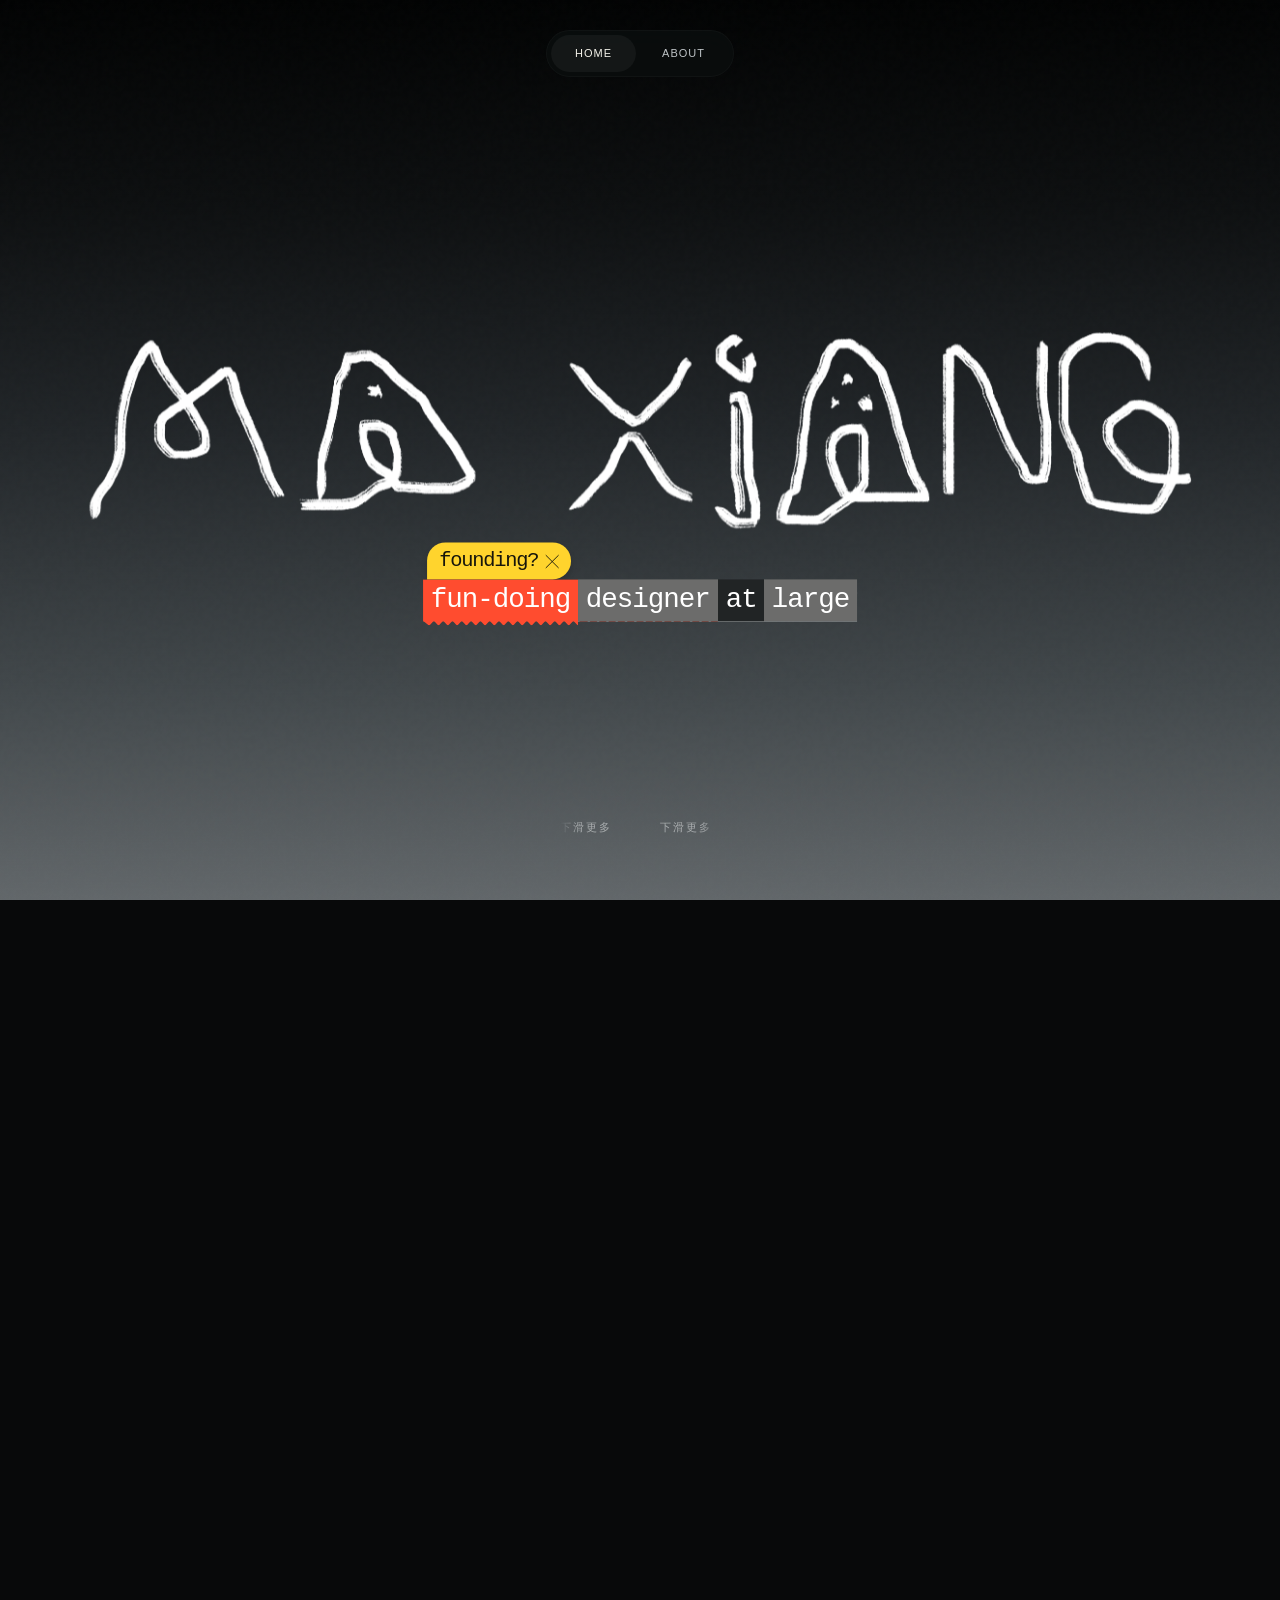
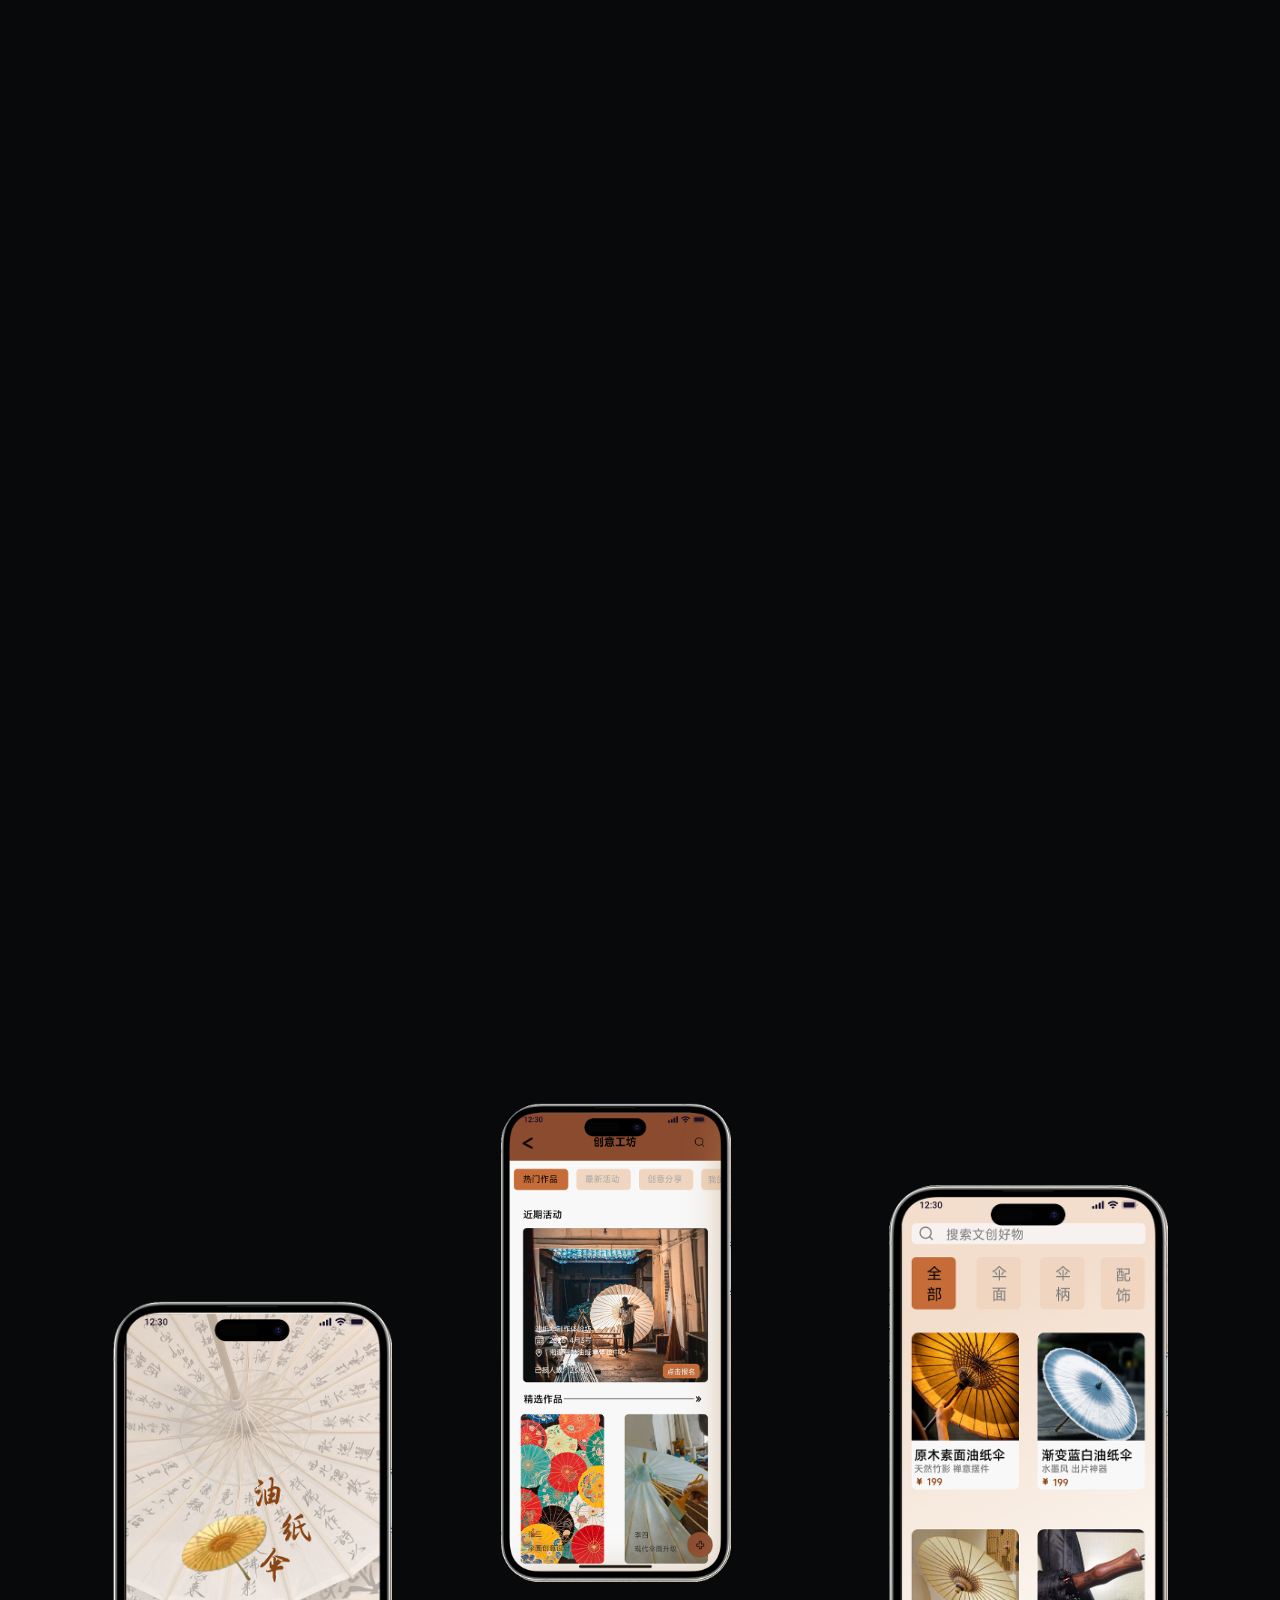
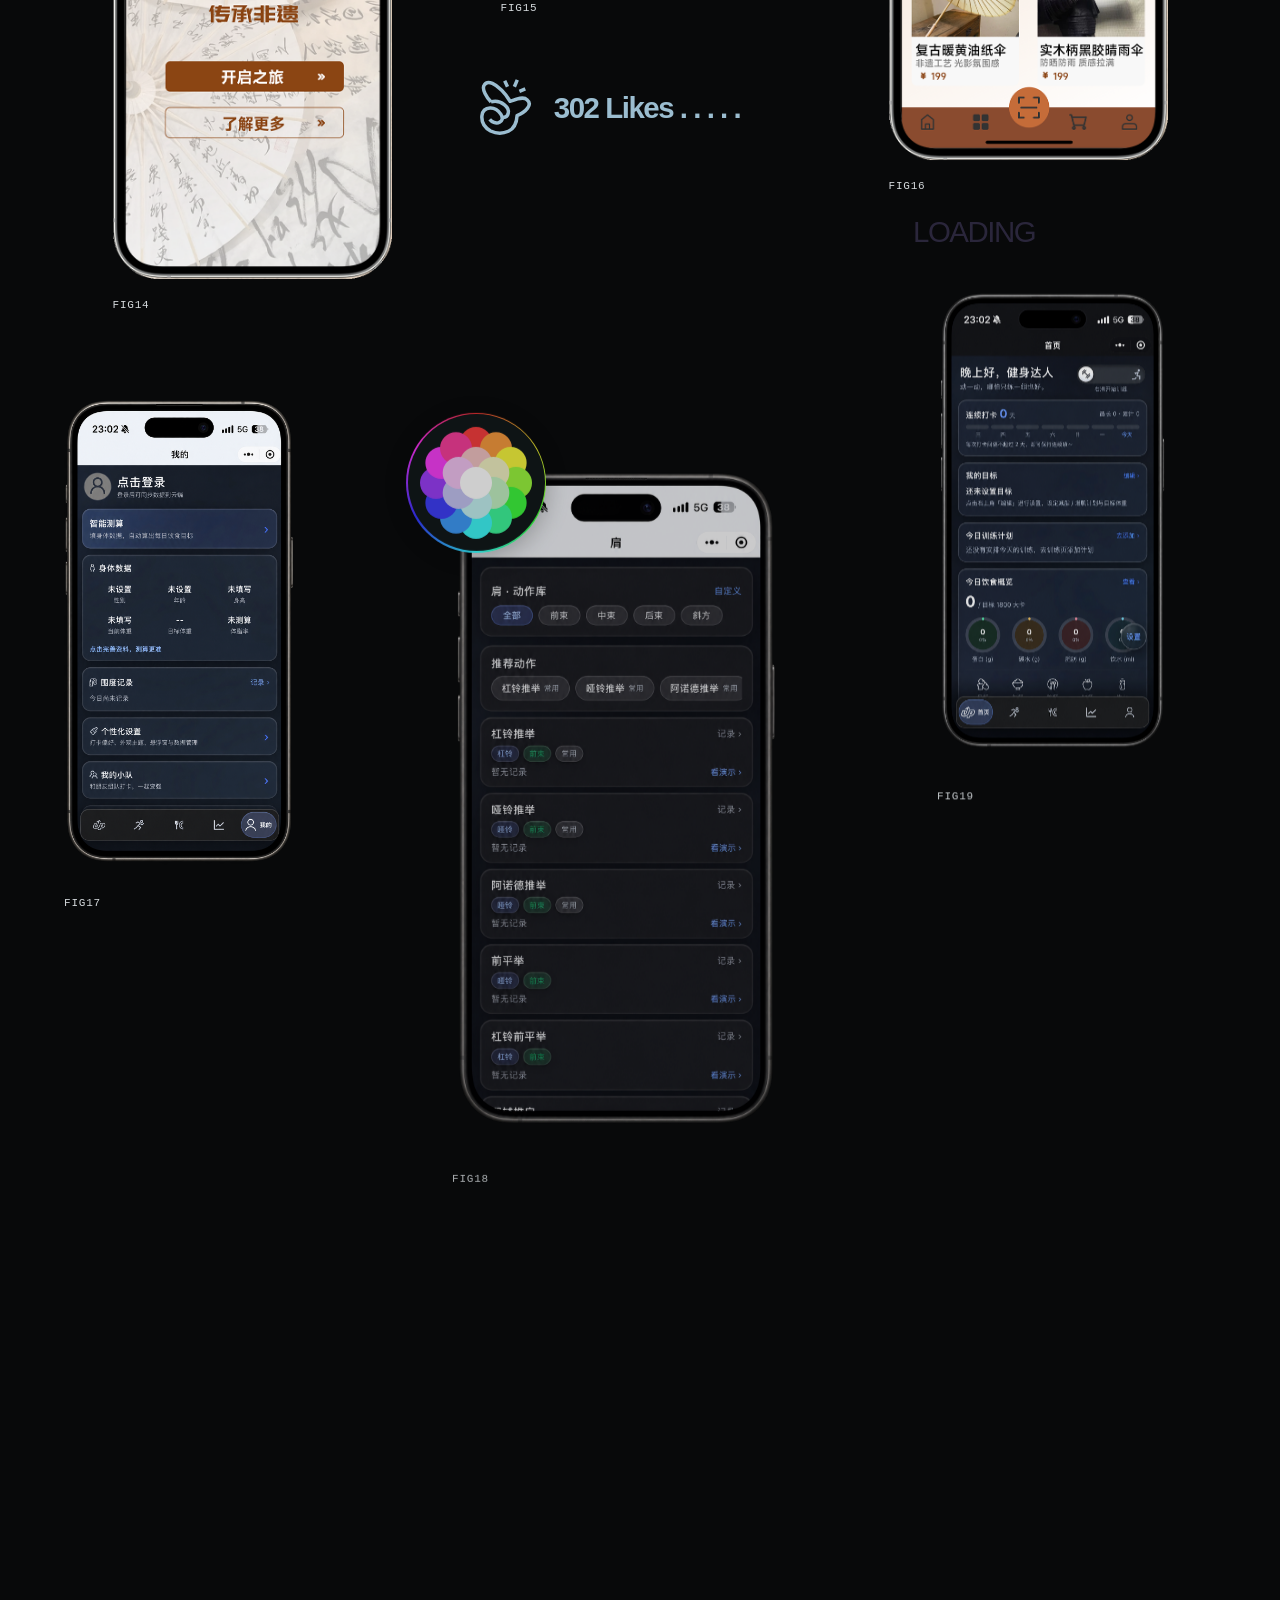
==== commit b7951824: "Render handwritten logos in white without mobile CSS filters" ====
--- a/index.html
+++ b/index.html
@@ -20,7 +20,7 @@
   <div class="ending-backdrop" aria-hidden="true"></div>
   <a class="work-brand" href="#home" aria-label="MA XIANG，返回首页" inert aria-hidden="true">
     <svg viewBox="180 1450 4660 940" aria-hidden="true" focusable="false">
-      <image href="./assets/ma-xiang-handwritten.png" width="4961" height="3508" class="handwriting" />
+      <defs><mask id="signature-alpha-1" maskUnits="userSpaceOnUse" x="180" y="1450" width="4660" height="940" style="mask-type:alpha"><image href="./assets/ma-xiang-handwritten.png" width="4961" height="3508"/></mask></defs><rect x="180" y="1450" width="4660" height="940" fill="#ffffff" mask="url(#signature-alpha-1)"/>
     </svg>
   </a>
   <nav class="work-directory" aria-label="作品目录" inert aria-hidden="true">
@@ -40,7 +40,7 @@
         <h1 class="name">
           <span class="sr-only">MA XIANG</span>
           <svg class="signature" viewBox="180 1450 4660 940" role="img" aria-label="MA XIANG，原创手写字" focusable="false">
-            <image href="./assets/ma-xiang-handwritten.png" width="4961" height="3508" class="handwriting" />
+            <defs><mask id="signature-alpha-2" maskUnits="userSpaceOnUse" x="180" y="1450" width="4660" height="940" style="mask-type:alpha"><image href="./assets/ma-xiang-handwritten.png" width="4961" height="3508"/></mask></defs><rect x="180" y="1450" width="4660" height="940" fill="#ffffff" mask="url(#signature-alpha-2)"/>
           </svg>
         </h1>
         <canvas id="drawing" aria-label="按住鼠标左键拖动，或用手指拖动绘画。按 Escape 清除涂鸦。"></canvas>
--- a/style.css
+++ b/style.css
@@ -50,8 +50,7 @@
 .drawing-stage { position: relative; width: min(88%, 1320px); margin: auto; isolation: isolate; touch-action: none; cursor: none; }
 .name { margin: 0; padding: 24px 0; font-size: 0; user-select: none; }
 .signature { display: block; width: 100%; height: auto; overflow: hidden; animation: signature-in 1s cubic-bezier(.2,.7,.2,1) both; }
-/* Preserve the original transparent PNG and brushwork; recolor for the dark background. */
-.handwriting { filter: brightness(0) invert(1); }
+/* Paint white through the original PNG alpha in SVG, without CSS color filters. */
 .drawing-stage canvas { position: absolute; inset: 0; width: 100%; height: 100%; z-index: 2; touch-action: none; }
 .pencil { display: none; position: absolute; z-index: 4; width: 24px; height: 24px; color: #fff; pointer-events: none; transform: translate(0,-24px); }
 .pencil svg { width: 100%; height: 100%; }
